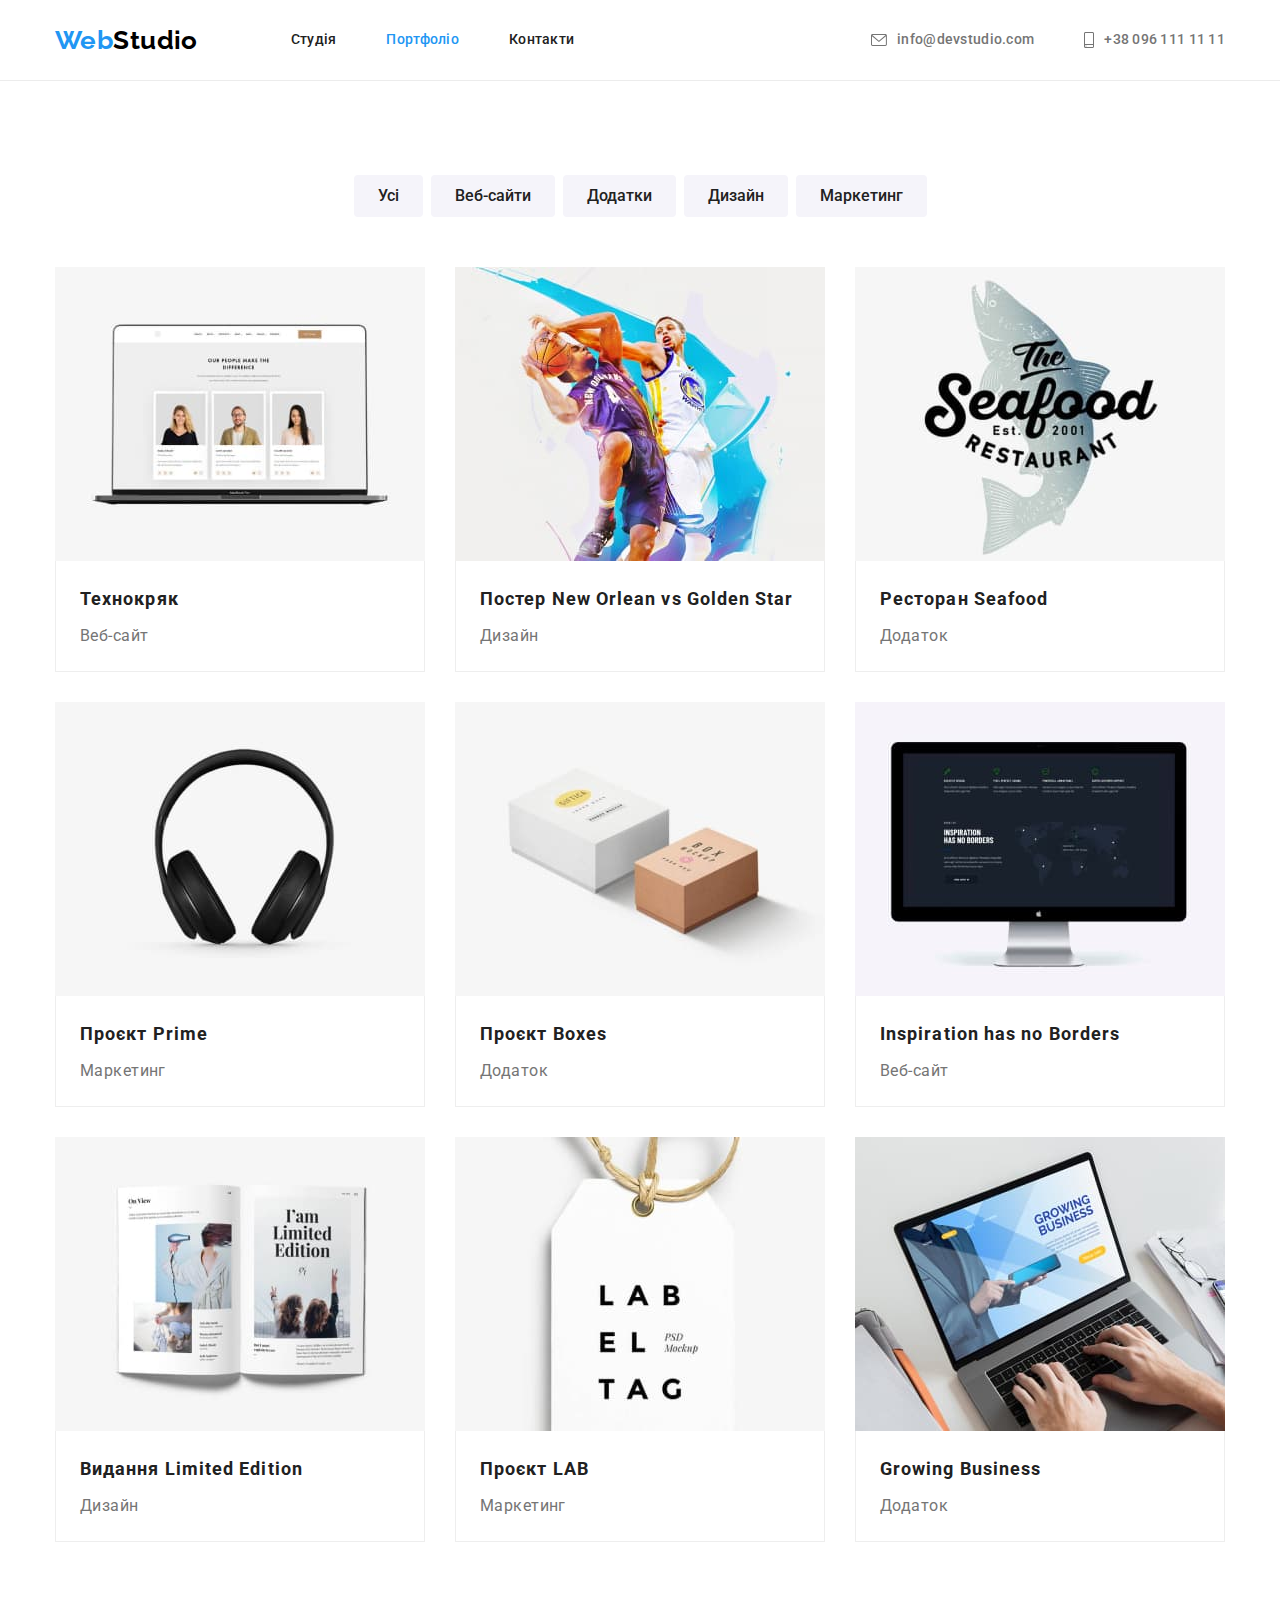
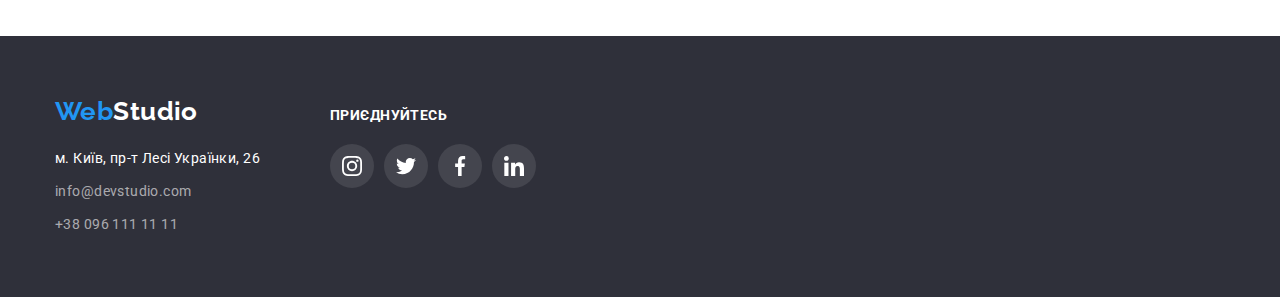
==== portfolio.html @ fb2a3b95 "додано файли попередньої роботи" ====
<!DOCTYPE html>
<html lang="en">
  <head>
    <meta charset="UTF-8" />
    <meta http-equiv="X-UA-Compatible" content="IE=edge" />
    <meta name="viewport" content="width=device-width, initial-scale=1.0" />
    <title>Портфоліо</title>
    <link
      href="https://fonts.googleapis.com/css2?family=Raleway:wght@700&family=Roboto:wght@400;500;700;900&display=swap"
      rel="stylesheet"
    />
    <link rel="stylesheet" href="./css/modern-normalize.css" />
    <link rel="stylesheet" href="./css/styles.css" />
  </head>
  <body>
    <header class="head-list">
      <div class="container main-nav">
        <nav class="head-nav">
          <a href="index.html" class="logo">
            Web<span class="accent-head">Studio</span>
          </a>

          <ul class="site-nav">
            <li class="item">
              <a href="index.html" class="link">Студія</a>
            </li>
            <li class="item">
              <a href="portfolio.html" class="link current">Портфоліо</a>
            </li>
            <li class="item"><a href="#" class="link">Контакти</a></li>
          </ul>
        </nav>
        <ul class="contact">
          <li class="item">
            <a href="mailto:info@devstudio.com" class="link contact-link">
              <svg class="contact-icon email" width="16" height="12">
                <use href="./images/icons.svg#email"></use>
              </svg>
              <span>info@devstudio.com</span>
            </a>
          </li>
          <li class="item">
            <a href="tel:+380961111111" class="link contact-link">
              <svg class="contact-icon smartphone" width="10" height="16">
                <use href="./images/icons.svg#smartphone"></use>
              </svg>
              <span>+38 096 111 11 11 </span>
            </a>
          </li>
        </ul>
      </div>
    </header>

    <main>
      <section class="portfolio">
        <div class="container">
          <h1 class="visually-hidden">portfolio</h1>
          <ul class="filters">
            <li class="item">
              <button type="button" class="button-filters">Усі</button>
            </li>
            <li class="item">
              <button type="button" class="button-filters">Веб-сайти</button>
            </li>
            <li class="item">
              <button type="button" class="button-filters">Додатки</button>
            </li>
            <li class="item">
              <button type="button" class="button-filters">Дизайн</button>
            </li>
            <li class="item">
              <button type="button" class="button-filters">Маркетинг</button>
            </li>
          </ul>

          <ul class="card">
            <li class="item">
              <img src="./images/po1.jpg" alt="Ноутбук" width="370" />
              <div class="card-text">
                <h2 class="card-title">Технокряк</h2>
                <p class="text">Веб-сайт</p>
              </div>
            </li>
            <li class="item">
              <img src="./images/po2.jpg" alt="Баскетболісти" width="370" />
              <div class="card-text">
                <h2 class="card-title">Постер New Orlean vs Golden Star</h2>
                <p class="text">Дизайн</p>
              </div>
            </li>
            <li class="item">
              <img src="./images/po3.jpg" alt="Ємблема ресторану" width="370" />
              <div class="card-text">
                <h2 class="card-title">Ресторан Seafood</h2>
                <p class="text">Додаток</p>
              </div>
            </li>
            <li class="item">
              <img src="./images/po4.jpg" alt="Навушники" width="370" />
              <div class="card-text">
                <h2 class="card-title">Проєкт Prime</h2>
                <p class="text">Маркетинг</p>
              </div>
            </li>
            <li class="item">
              <img src="./images/po5.jpg" alt="Коробки" width="370" />
              <div class="card-text">
                <h2 class="card-title">Проєкт Boxes</h2>
                <p class="text">Додаток</p>
              </div>
            </li>
            <li class="item">
              <img src="./images/po6.jpg" alt="Монітор" width="370" />
              <div class="card-text">
                <h2 class="card-title">Inspiration has no Borders</h2>
                <p class="text">Веб-сайт</p>
              </div>
            </li>
            <li class="item">
              <img src="./images/po7.jpg" alt="Книга" width="370" />
              <div class="card-text">
                <h2 class="card-title">Видання Limited Edition</h2>
                <p class="text">Дизайн</p>
              </div>
            </li>
            <li class="item">
              <img src="./images/po8.jpg" alt="Значок" width="370" />
              <div class="card-text">
                <h2 class="card-title">Проєкт LAB</h2>
                <p class="text">Маркетинг</p>
              </div>
            </li>
            <li class="item">
              <img src="./images/po9.jpg" alt="Ноутбук" width="370" />
              <div class="card-text">
                <h2 class="card-title">Growing Business</h2>
                <p class="text">Додаток</p>
              </div>
            </li>
          </ul>
        </div>
      </section>
    </main>

    <footer class="page-foot">
      <div class="container">
        <div class="footer-content">
          <div class="adress-block">
            <a href="./index.html" class="logo-foot">
              <p>Web<span class="accent-foot">Studio</span></p>
            </a>
            <address>
              <ul class="contact-foot">
                <li class="item">
                  <a
                    href="https://goo.gl/maps/CPtrU1FHBa2aNyZL9"
                    target="_blank"
                    rel="noopener noreferrer nofollow"
                    class="map"
                    >м. Київ, пр-т Лесі Українки, 26</a
                  >
                </li>
                <li class="item">
                  <a href="mailto:info@devstudio.com" class="link"
                    >info@devstudio.com</a
                  >
                </li>
                <li class="item">
                  <a href="tel:+380961111111" class="link">+38 096 111 11 11</a>
                </li>
              </ul>
            </address>
          </div>

          <div class="social-foot">
            <p class="foot-title">ПРИЄДНУЙТЕСЬ</p>
            <ul class="social-links social-list">
              <li class="social-items">
                <a href="" class="social-circle foot-circle">
                  <svg class="social-icon foot-icon" width="20" height="20">
                    <use href="./images/icons.svg#instagram"></use>
                  </svg>
                </a>
              </li>
              <li class="social-items">
                <a href="" class="social-circle foot-circle">
                  <svg class="social-icon foot-icon" width="20" height="20">
                    <use href="./images/icons.svg#twitter"></use>
                  </svg>
                </a>
              </li>
              <li class="social-items">
                <a href="" class="social-circle foot-circle">
                  <svg class="social-icon foot-icon" width="20" height="20">
                    <use href="./images/icons.svg#facebook"></use>
                  </svg>
                </a>
              </li>
              <li class="social-items">
                <a href="" class="social-circle foot-circle">
                  <svg class="social-icon foot-icon" width="20" height="20">
                    <use href="./images/icons.svg#linkedin"></use>
                  </svg>
                </a>
              </li>
            </ul>
          </div>
        </div>
      </div>
    </footer>
  </body>
</html>
---- css/styles.css ----
:root {
    --main-color: #757575;
    --accent-color: #2196F3;
    --title-text-color: #212121;
    --white-color: #FFFFFF;

}

body{
    background-color: var(--white-color);
    color: var(--main-color);
    font-family: Roboto, sans-serif;
    letter-spacing: 0.03em;
    font-size: 14px;
}

/* Nav */

h1,
h2,
h3 {
    text-align: center;
    margin: 0;
}

ul {
    margin: 0;
    padding: 0;
    list-style: none;
}

p {
    margin: 0;
    padding: 0;
}

img{
    display: block;
}

.main-nav{
    display: flex;
    align-items: center;
}

.container {
    width: 1200px;
    margin: auto;
    padding-left: 15px;
    padding-right: 15px;
}

 .head-list {
     border-bottom: 1px solid #ECECEC;
 }

.logo,
.logo-foot{
    color: var(--accent-color);
    font-family: Raleway, sans-serif;
    font-weight: 700;
    font-size: 26px;
    line-height: 1.19;
    text-decoration-line: none;
}

.head-nav{
    display: flex;
    align-items: center;
}

.accent-head{
    color: #000000;
}

.site-nav{
    display: flex;
    margin-left: 93px;
}

.site-nav .item + .item {
    margin-left: 50px;
}   

.site-nav .link,
.contact .link{
    font-weight: 500;
    line-height: 1.14;
    letter-spacing: 0.02em;
    text-decoration-line: none;
}
.site-nav .link{
    display: block;
    padding-top: 32px;
    padding-bottom: 32px;

    color: var(--title-text-color);
}

.site-nav .link:hover,
.site-nav .link:focus,
.contact .link:hover,
.contact .link:focus,
.contact-foot .link:hover,
.contact-foot .link:focus{
    color: var(--accent-color);
}

.site-nav .link.current{
    color: var(--accent-color);
}

.contact{
    display: flex;
    margin-left: auto;
}

.contact .item + .item {
    margin-left: 50px;
}

.contact .link{
    color: var(--main-color);
}

.contact-icon {
    fill: var(--main-color);
}

.contact-link{
    display: flex;
    gap: 10px;
    align-items: center;
}

.contact-link:hover .contact-icon,
.contact-link:focus .contact-icon{
    fill: var(--accent-color);  
}

/* Hero */

.hero{
    padding-top: 200px;
    padding-bottom: 200px;
    background-color: #2F303A;;
    text-align: center;
    max-width: 1600px;
    margin-left: auto;
    margin-right: auto;
    background: linear-gradient(to right, rgba(47, 48, 58, 0.4), rgba(47, 48, 58, 0.4)), url(../images/hero.jpg);
    background-size: cover;
    background-repeat: no-repeat;
    background-position: center;
}

.hero-title{
    margin: 0 auto;
    width: 696px;
    color: var(--white-color);
    font-weight: 900;
    font-size: 44px;
    line-height: 1.36;
    letter-spacing: 0.06em;
    text-transform: uppercase;
}

button{
    font-family: inherit;
}

.button{
    border-radius: 4px;
    border-color: transparent;
    padding: 10px 32px;
    margin-top: 30px;
    background-color: var(--accent-color);
    color: var(--white-color);
    box-shadow: 0px 4px 4px rgba(0, 0, 0, 0.15);
    font-size: 16px;
    font-weight: 700;
    line-height: 1.87;    
    letter-spacing: 0.06em;
    cursor: pointer;
    min-width: 216px;
}

/* Features */

.visually-hidden{
    position: absolute;
    white-space: nowrap;
    width: 1px;
    height: 1px;
    overflow: hidden;
    border: 0;
    padding: 0;
    clip: rect(0 0 0 0);
    clip-path: inset(50%);
    margin: -1px;
}

.feature{
    padding-top: 94px;
    padding-bottom: 94px;
}

.feature-list{
    display: flex;
}

.thumb{
    display: flex;
    align-items: center;
    justify-content: center;    
    background: #F5F4FA;
    border-radius: 4px;
    margin-bottom: 30px;
    width: 270px;
    min-height: 120px;
    text-align: center;
}


.feature-list .item + .item{
    margin-left: 30px;
}

.feature-title{
    margin-bottom: 10px;
    color: var(--title-text-color);
    font-size: 14px;
    line-height: 1.14;
    text-transform: uppercase;
    text-align: left;
}

.feature .text{
    line-height: 1.71;
}

/* work */

.work{
    padding-bottom: 94px;
}

.work-list{
    display: flex;
}

.work-list .item + .item {
    margin-left: 30px;
}

.section-title{
    color: var(--title-text-color);
    font-size: 36px;
    line-height: 1.17;
    margin-bottom: 50px;
}

/* Наша команда */

.team{
    background-color: #F5F4FA;
    padding-top: 94px;
    padding-bottom: 94px;
}

.team-list{
    display: flex;
}

.team-list .item + .item{
    margin-left: 30px;
}

.team-list .item{
    background-color: var(--white-color);
    border-radius: 4px;
    box-shadow: 0px 4px 4px 0px rgba(0, 0, 0, 0.2),
                0px 1px 1px 0px rgba(0, 0, 0, 0.14),
                0px 1px 3px 0px rgba(0, 0, 0, 0.12);
}

.team-list .title{
    color: var(--title-text-color);
    font-weight: 500;
    font-size: 16px;
    line-height: 1.19;
    margin-bottom: 10px;
}

.team-list .text{
    font-size: 16px;
    line-height: 1.19;
    text-align: center;
    margin-bottom: 16px;
}

.team-text{
    padding-top: 30px;
    padding-bottom: 30px;
}

.social-links{
    display: flex;
    align-items: center;
    justify-content: center;
    gap: 10px;   
}

.social-circle{
    display: flex;
    border-radius: 50%;
    width: 44px;
    height: 44px;
    align-items: center;
    justify-content: center;
    fill: #FFFFFF;
}

.social-icon{
    fill: #AFB1B8;
}

.social-circle:hover .social-icon,
.social-circle:focus .social-icon{
    fill: var(--white-color);
}

.social-circle:hover,
.social-circle:focus{
    background: var(--accent-color);
}

/* Clients */

.clients{
    padding-top: 94px;
    padding-bottom: 94px;
}

.client-list{
    display: flex;
    gap: 30px;
}

.client-link {
    display: flex;
    border: 1px solid #AFB1B8;
    width: 170px;
    height: 92px;
    border-radius: 4px;
    align-items: center;
    justify-content: center;
}

.client-icon{
    fill: #AFB1B8;
    width: 106px;
    height: 60px;
}

.client-link:hover .client-icon,
.client-link:focus .client-icon{
    fill: var(--accent-color);
}

.client-link:hover,
.client-link:focus{
    border-color: var(--accent-color);
}

/* foot */

.page-foot {
    background-color: #2F303A;
    padding-top: 60px;
    padding-bottom: 60px;
}

.logo-foot .accent-foot{
    color: var(--white-color);
}

address{
    font-style: inherit;
}

.contact-foot{
    margin-top: 20px;
}

.contact-foot .link{
    color: rgba(255, 255, 255, 0.6);
    line-height: 1.71;
    text-decoration-line: none;
}

.contact-foot .map{
    color: var(--white-color);
    line-height: 1.71;
    text-decoration-line: none;
    margin-top: 20px;
    margin-bottom: 9px;
}

.contact-foot .item + .item{
    margin-top: 9px;
}

.foot-title{
    margin-bottom: 20px;
    font-weight: 700;
    line-height: 1.14;
    color: var(--white-color);
    text-align: left; 
}

.foot-icon{
    fill: var(--white-color);
}

.foot-circle{
    background-color: #44454E;
}

.social-foot{   
    margin-left: 70px;
}

.footer-content{
    display: flex;
    align-items: baseline;  
}

/* Portfolio */

.filters{
    display: flex;
    align-items: center; 
    margin-bottom: 50px;
    justify-content: center;    
}

.filters .item + .item {
    margin-left: 8px;
}

.button-filters{
    padding: 6px 22px;
    border-radius: 4px;
    border-color: transparent;
    background-color: #F5F4FA;
    color: var(--title-text-color);
    font-weight: 500;
    font-size: 16px;
    line-height: 1.63;
    text-align: center;
    cursor: pointer;
    border-radius: 4px;
}

.button-filters:hover,
.button-filters:focus{
    background-color: var(--accent-color);
    color: var(--white-color);
    box-shadow: 4px 4px 6px 0px rgba(0, 0, 0, 0.16),
                0px 4px 4px 0px rgba(0, 0, 0, 0.06),
                0px 1px 1px 0px rgba(0, 0, 0, 0.12);
}

.card-title{
    color: var(--title-text-color);
    font-size: 18px;
    line-height: 2;
    letter-spacing: 0.06em;
    text-align: left;
    margin-bottom: 4px;
}

.card .text{
    font-size: 16px;
    line-height: 1.88;
}

.portfolio{
    padding-top: 94px;
    padding-bottom: 94px;
}

.card{
    display: flex;
    flex-wrap: wrap;
    justify-content: center;    
}
.card-text{
    padding: 20px 24px;
    border: 1px solid #EEEEEE;
    border-top: none;
}

.card .item{
    margin-right: 30px;
    margin-bottom: 30px;
}

.card .item:hover{
    box-shadow: 1px 4px 6px 0px rgba(0, 0, 0, 0.16);
}

.card .item:nth-child(3n) {
    margin-right: 0;
}  

.card .item:nth-last-child(-n + 3){
    margin-bottom: 0;
}
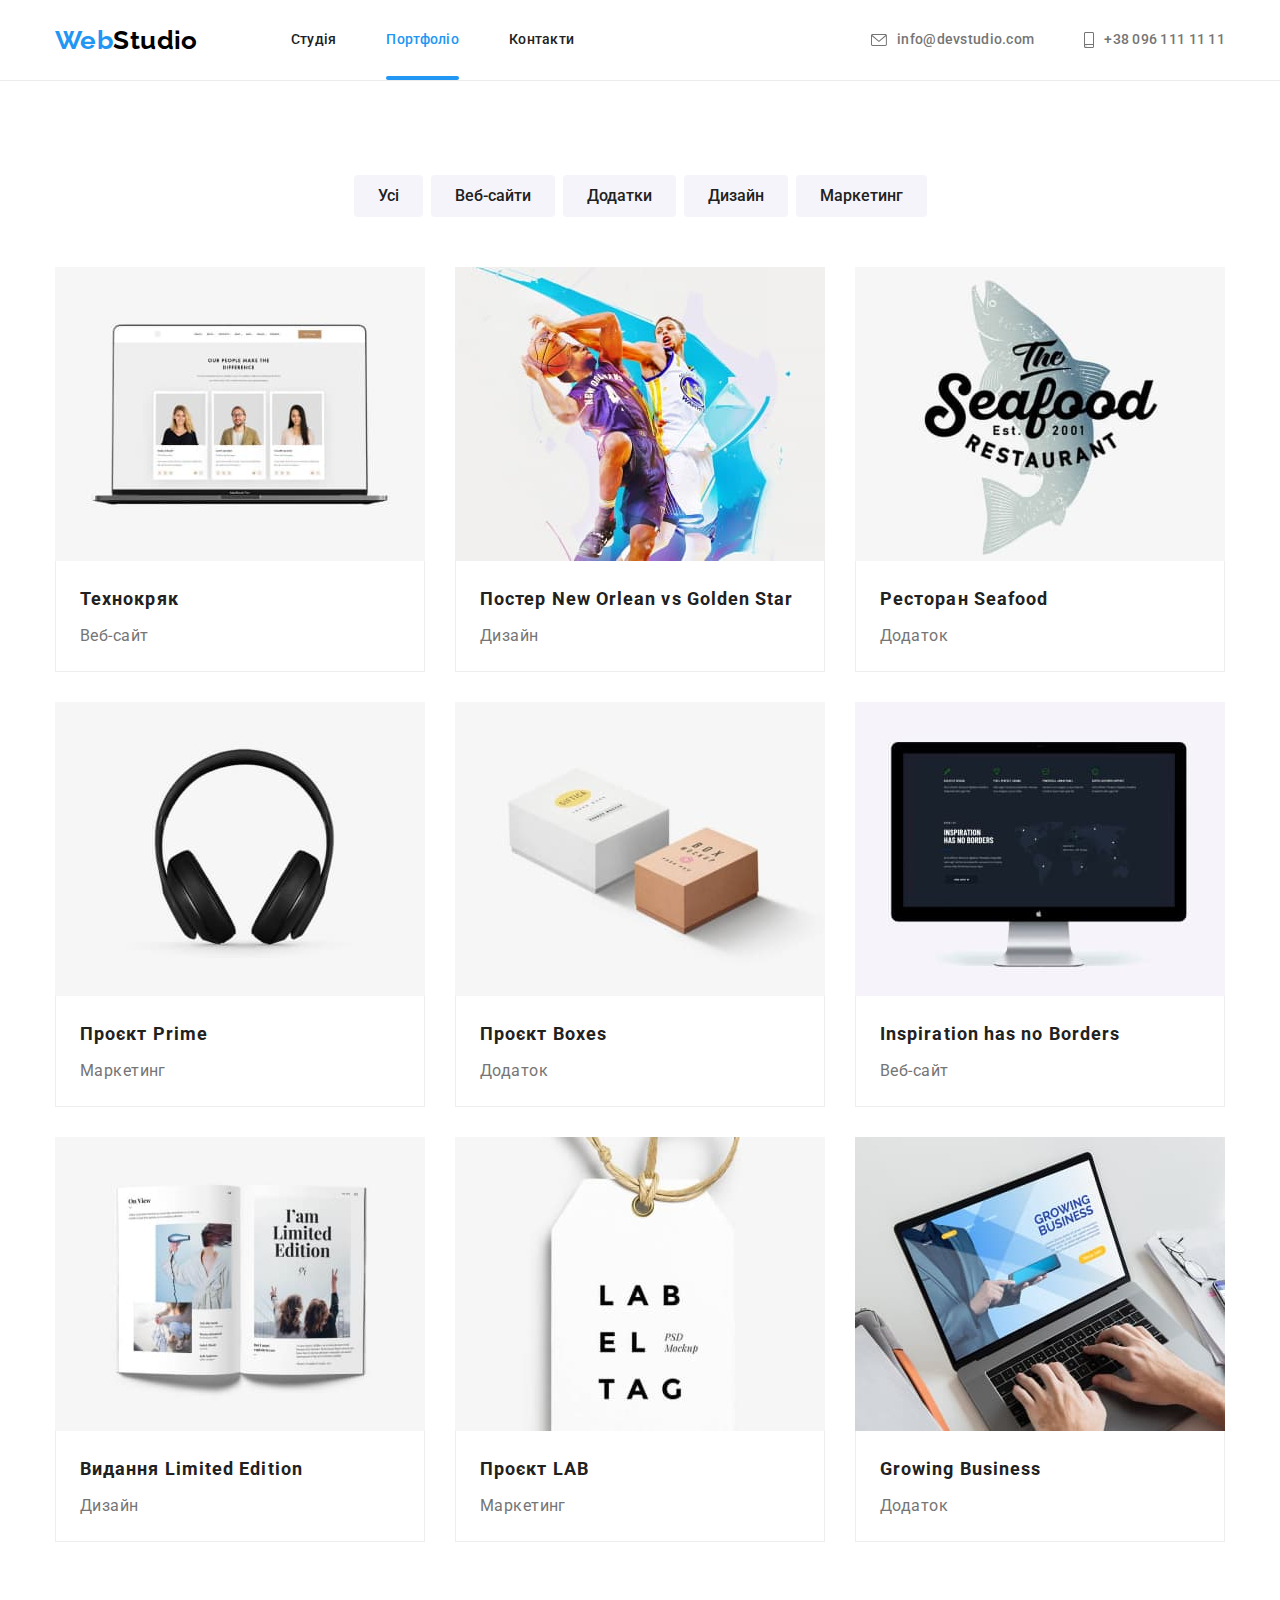
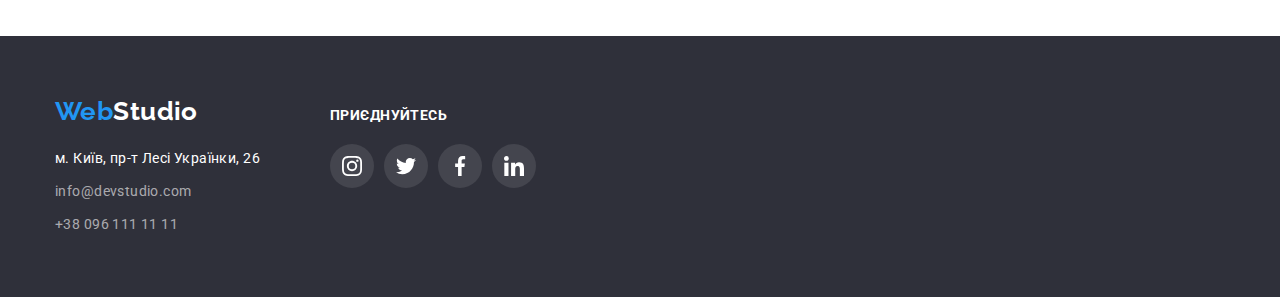
==== commit 44a793f1: "portfolio" ====
--- a/portfolio.html
+++ b/portfolio.html
@@ -75,63 +75,130 @@
 
           <ul class="card">
             <li class="item">
-              <img src="./images/po1.jpg" alt="Ноутбук" width="370" />
+              <div class="card-container">
+                <img src="./images/po1.jpg" alt="Ноутбук" width="370" />
+                <p class="overlay text">
+                  Ресурс пропонує комплексні пропозиції з різним рівнем
+                  функціоналу та сервісів. Все це дозволить відвідувачу отримати
+                  вичерпні відомості про компанію чи приватну особу.
+                </p>
+              </div>
               <div class="card-text">
                 <h2 class="card-title">Технокряк</h2>
                 <p class="text">Веб-сайт</p>
               </div>
             </li>
             <li class="item">
-              <img src="./images/po2.jpg" alt="Баскетболісти" width="370" />
+              <div class="card-container">
+                <img src="./images/po2.jpg" alt="Баскетболісти" width="370" />
+                <p class="overlay text">
+                  Ресурс пропонує комплексні пропозиції з різним рівнем
+                  функціоналу та сервісів. Все це дозволить відвідувачу отримати
+                  вичерпні відомості про компанію чи приватну особу.
+                </p>
+              </div>
               <div class="card-text">
                 <h2 class="card-title">Постер New Orlean vs Golden Star</h2>
                 <p class="text">Дизайн</p>
               </div>
             </li>
             <li class="item">
-              <img src="./images/po3.jpg" alt="Ємблема ресторану" width="370" />
+              <div class="card-container">
+                <img
+                  src="./images/po3.jpg"
+                  alt="Ємблема ресторану"
+                  width="370"
+                />
+                <p class="overlay text">
+                  Ресурс пропонує комплексні пропозиції з різним рівнем
+                  функціоналу та сервісів. Все це дозволить відвідувачу отримати
+                  вичерпні відомості про компанію чи приватну особу.
+                </p>
+              </div>
               <div class="card-text">
                 <h2 class="card-title">Ресторан Seafood</h2>
                 <p class="text">Додаток</p>
               </div>
             </li>
             <li class="item">
-              <img src="./images/po4.jpg" alt="Навушники" width="370" />
+              <div class="card-container">
+                <img src="./images/po4.jpg" alt="Навушники" width="370" />
+                <p class="overlay text">
+                  Ресурс пропонує комплексні пропозиції з різним рівнем
+                  функціоналу та сервісів. Все це дозволить відвідувачу отримати
+                  вичерпні відомості про компанію чи приватну особу.
+                </p>
+              </div>
               <div class="card-text">
                 <h2 class="card-title">Проєкт Prime</h2>
                 <p class="text">Маркетинг</p>
               </div>
             </li>
             <li class="item">
-              <img src="./images/po5.jpg" alt="Коробки" width="370" />
+              <div class="card-container">
+                <img src="./images/po5.jpg" alt="Коробки" width="370" />
+                <p class="overlay text">
+                  Ресурс пропонує комплексні пропозиції з різним рівнем
+                  функціоналу та сервісів. Все це дозволить відвідувачу отримати
+                  вичерпні відомості про компанію чи приватну особу.
+                </p>
+              </div>
               <div class="card-text">
                 <h2 class="card-title">Проєкт Boxes</h2>
                 <p class="text">Додаток</p>
               </div>
             </li>
             <li class="item">
-              <img src="./images/po6.jpg" alt="Монітор" width="370" />
+              <div class="card-container">
+                <img src="./images/po6.jpg" alt="Монітор" width="370" />
+                <p class="overlay text">
+                  Ресурс пропонує комплексні пропозиції з різним рівнем
+                  функціоналу та сервісів. Все це дозволить відвідувачу отримати
+                  вичерпні відомості про компанію чи приватну особу.
+                </p>
+              </div>
               <div class="card-text">
                 <h2 class="card-title">Inspiration has no Borders</h2>
                 <p class="text">Веб-сайт</p>
               </div>
             </li>
             <li class="item">
-              <img src="./images/po7.jpg" alt="Книга" width="370" />
+              <div class="card-container">
+                <img src="./images/po7.jpg" alt="Книга" width="370" />
+                <p class="overlay text">
+                  Ресурс пропонує комплексні пропозиції з різним рівнем
+                  функціоналу та сервісів. Все це дозволить відвідувачу отримати
+                  вичерпні відомості про компанію чи приватну особу.
+                </p>
+              </div>
               <div class="card-text">
                 <h2 class="card-title">Видання Limited Edition</h2>
                 <p class="text">Дизайн</p>
               </div>
             </li>
             <li class="item">
-              <img src="./images/po8.jpg" alt="Значок" width="370" />
+              <div class="card-container">
+                <img src="./images/po8.jpg" alt="Значок" width="370" />
+                <p class="overlay text">
+                  Ресурс пропонує комплексні пропозиції з різним рівнем
+                  функціоналу та сервісів. Все це дозволить відвідувачу отримати
+                  вичерпні відомості про компанію чи приватну особу.
+                </p>
+              </div>
               <div class="card-text">
                 <h2 class="card-title">Проєкт LAB</h2>
                 <p class="text">Маркетинг</p>
               </div>
             </li>
             <li class="item">
-              <img src="./images/po9.jpg" alt="Ноутбук" width="370" />
+              <div class="card-container">
+                <img src="./images/po9.jpg" alt="Ноутбук" width="370" />
+                <p class="overlay text">
+                  Ресурс пропонує комплексні пропозиції з різним рівнем
+                  функціоналу та сервісів. Все це дозволить відвідувачу отримати
+                  вичерпні відомості про компанію чи приватну особу.
+                </p>
+              </div>
               <div class="card-text">
                 <h2 class="card-title">Growing Business</h2>
                 <p class="text">Додаток</p>
--- a/css/styles.css
+++ b/css/styles.css
@@ -87,14 +87,35 @@
     font-weight: 500;
     line-height: 1.14;
     letter-spacing: 0.02em;
-    text-decoration-line: none;
-}
+    text-decoration-line: none; 
+    transition-property: color;
+    transition-duration: 250ms;
+    transition-timing-function: cubic-bezier(0.4, 0, 0.2, 1);
+}
+
 .site-nav .link{
+    position: relative;
     display: block;
     padding-top: 32px;
     padding-bottom: 32px;
-
     color: var(--title-text-color);
+}
+
+.site-nav .link::after{
+    content: "";
+    position: absolute;
+    left: 0;
+    bottom: 0;
+    display: block;
+    width: 100%;
+    height: 4px;
+    background-color: var(--accent-color);
+    border-radius: 2px;
+    opacity: 0;
+}
+
+.site-nav .link.current::after{
+    opacity: 1; 
 }
 
 .site-nav .link:hover,
@@ -125,6 +146,9 @@
 
 .contact-icon {
     fill: var(--main-color);
+    transition-property: color;
+    transition-duration: 250ms;
+    transition-timing-function: cubic-bezier(0.4, 0, 0.2, 1);
 }
 
 .contact-link{
@@ -260,6 +284,25 @@
     margin-bottom: 50px;
 }
 
+.img-container {
+    position: relative;
+}
+
+.work-text{
+    color: var(--white-color);
+    position: absolute;
+    bottom: 0;
+    right: 0;
+    margin: 0;
+    width: 100%;
+    height: 70px;
+    background-color: rgba(47, 48, 58, 0.8);
+    display: flex;
+    justify-content: center;
+    align-items: center;
+    
+}
+
 /* Наша команда */
 
 .team{
@@ -319,10 +362,16 @@
     align-items: center;
     justify-content: center;
     fill: #FFFFFF;
+    transition-property: background;
+    transition-duration: 250ms;
+    transition-timing-function: cubic-bezier(0.4, 0, 0.2, 1);
 }
 
 .social-icon{
     fill: #AFB1B8;
+    transition-property: fill;
+    transition-duration: 250ms;
+    transition-timing-function: cubic-bezier(0.4, 0, 0.2, 1);
 }
 
 .social-circle:hover .social-icon,
@@ -355,12 +404,18 @@
     border-radius: 4px;
     align-items: center;
     justify-content: center;
+    transition-property: border-color;
+    transition-duration: 250ms;
+    transition-timing-function: cubic-bezier(0.4, 0, 0.2, 1);
 }
 
 .client-icon{
     fill: #AFB1B8;
     width: 106px;
     height: 60px;
+    transition-property: fill;
+    transition-duration: 250ms;
+    transition-timing-function: cubic-bezier(0.4, 0, 0.2, 1);
 }
 
 .client-link:hover .client-icon,
@@ -397,6 +452,9 @@
     color: rgba(255, 255, 255, 0.6);
     line-height: 1.71;
     text-decoration-line: none;
+    transition-property: color;
+    transition-duration: 250ms;
+    transition-timing-function: cubic-bezier(0.4, 0, 0.2, 1);
 }
 
 .contact-foot .map{
@@ -451,7 +509,6 @@
 
 .button-filters{
     padding: 6px 22px;
-    border-radius: 4px;
     border-color: transparent;
     background-color: #F5F4FA;
     color: var(--title-text-color);
@@ -461,6 +518,9 @@
     text-align: center;
     cursor: pointer;
     border-radius: 4px;
+    transition-property: color, background-color, box-shadow;
+    transition-duration: 250ms;
+    transition-timing-function: cubic-bezier(0.4, 0, 0.2, 1);
 }
 
 .button-filters:hover,
@@ -505,6 +565,9 @@
 .card .item{
     margin-right: 30px;
     margin-bottom: 30px;
+    transition-property: box-shadow;
+    transition-duration: 250ms;
+    transition-timing-function: cubic-bezier(0.4, 0, 0.2, 1);
 }
 
 .card .item:hover{
@@ -517,4 +580,41 @@
 
 .card .item:nth-last-child(-n + 3){
     margin-bottom: 0;
-}+}
+
+.card-container{
+    position: relative;
+    overflow: hidden;
+}
+
+.card-container .text{
+    font-weight: 400;
+    font size: 18px;
+    line height: 1.55;
+    color: var(--white-color);
+}
+
+.overlay{
+    padding-top: 63px;
+    padding-bottom: 63px;
+    padding-left: 24px;
+    padding-right: 24px; 
+    position: absolute;
+    height: 100%;
+    width: 100%; 
+    background-color: rgba(33, 150, 243, 0.9);
+    display: flex;
+    align-items: center;    
+    justify-content: center;
+    left: 0;
+    bottom: 0;
+    transition-duration: 250ms;
+    transition-property: transform;
+    transition-timing-function: cubic-bezier(0.4, 0, 0.2, 1);
+    transform: translateY(100%);
+}
+
+.card-container:hover .overlay {    
+    transform: translateY(0);
+}
+
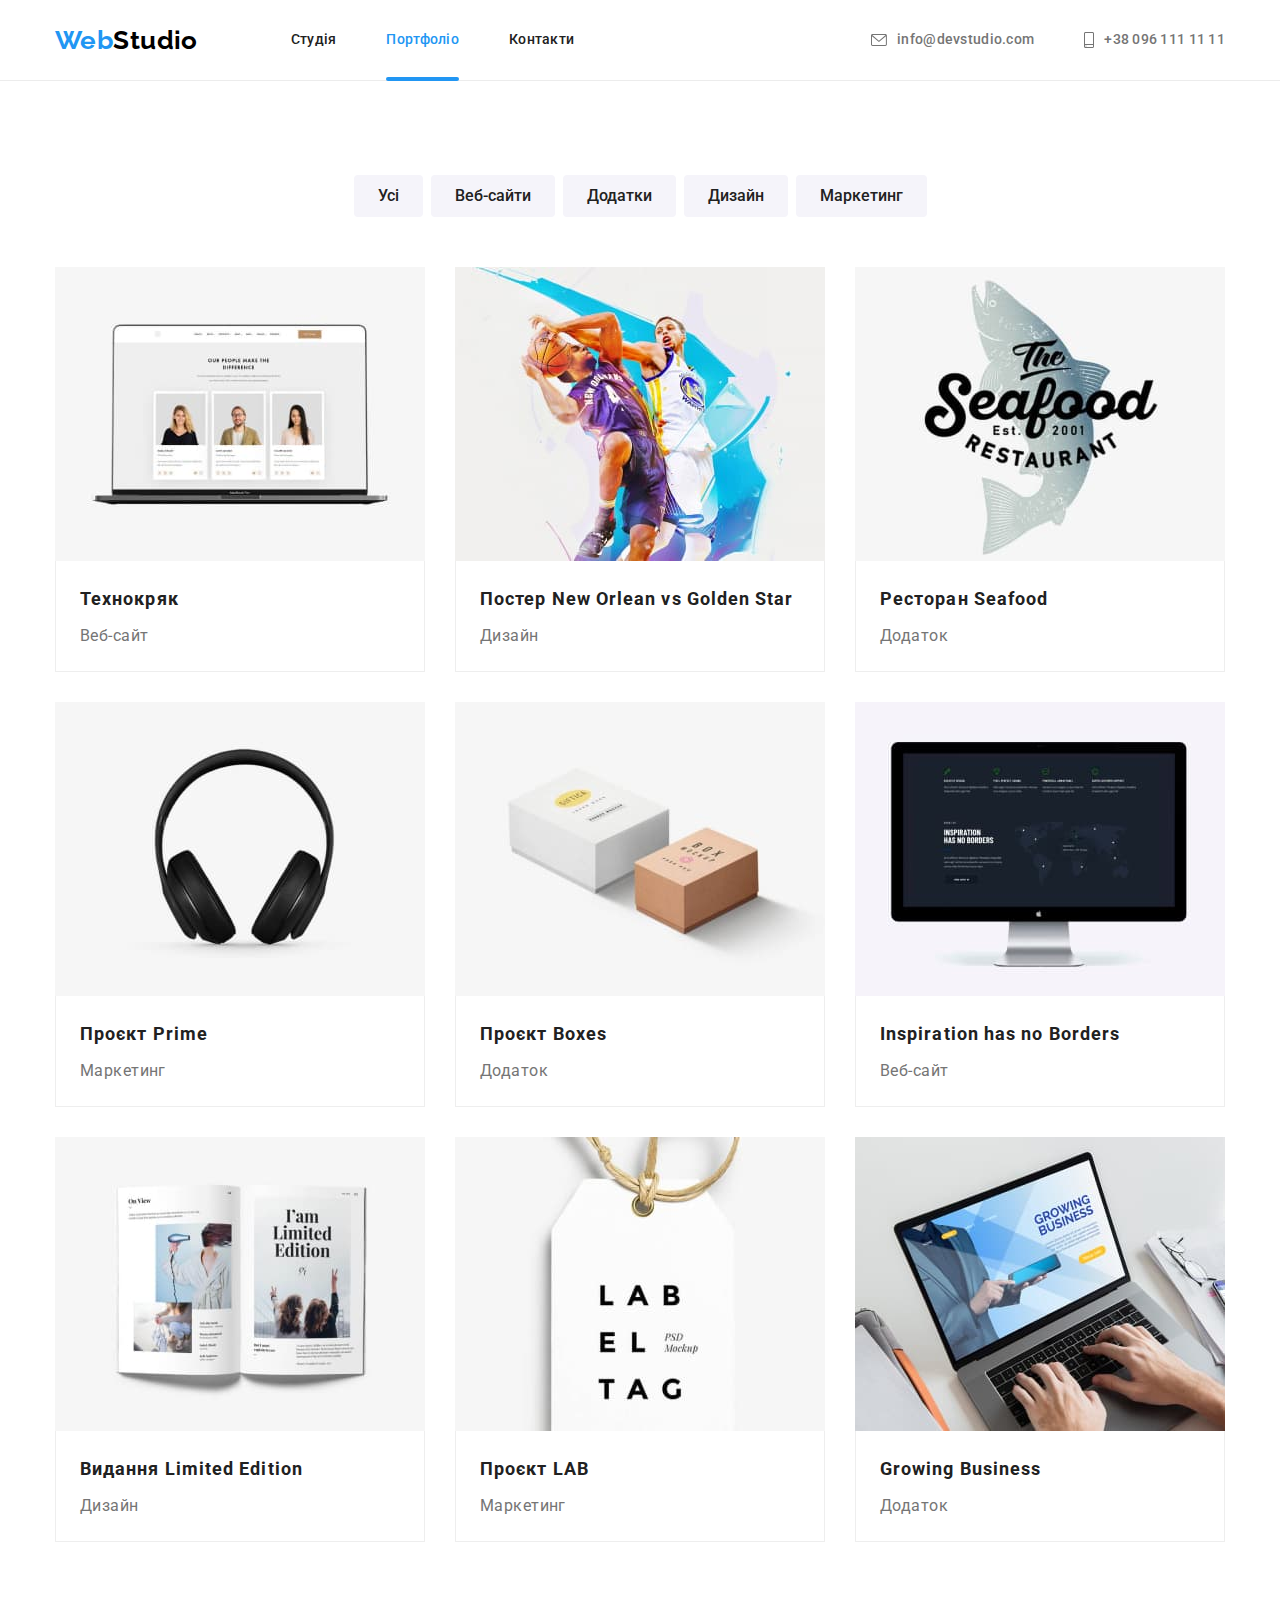
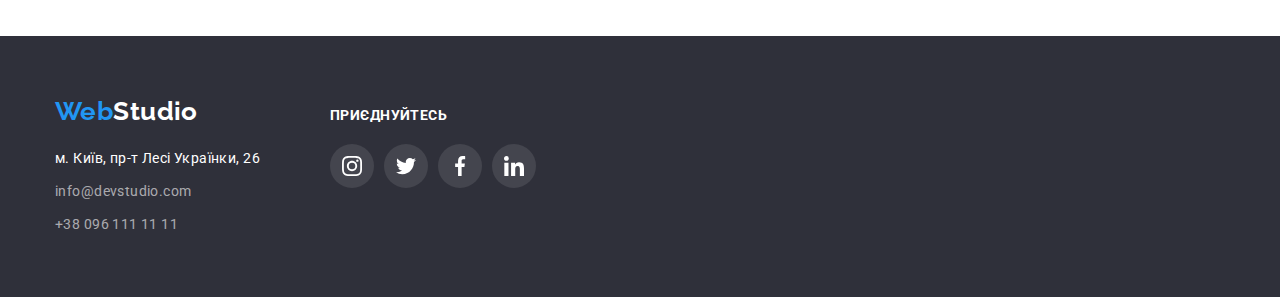
==== commit 101bb932: "правки" ====
--- a/portfolio.html
+++ b/portfolio.html
@@ -1,5 +1,5 @@
 <!DOCTYPE html>
-<html lang="en">
+<html lang="uk">
   <head>
     <meta charset="UTF-8" />
     <meta http-equiv="X-UA-Compatible" content="IE=edge" />
--- a/css/styles.css
+++ b/css/styles.css
@@ -105,7 +105,7 @@
     content: "";
     position: absolute;
     left: 0;
-    bottom: 0;
+    bottom: -1px;
     display: block;
     width: 100%;
     height: 4px;
@@ -146,7 +146,7 @@
 
 .contact-icon {
     fill: var(--main-color);
-    transition-property: color;
+    transition-property: fill;
     transition-duration: 250ms;
     transition-timing-function: cubic-bezier(0.4, 0, 0.2, 1);
 }
@@ -290,6 +290,7 @@
 
 .work-text{
     color: var(--white-color);
+    font-weight: 700;
     position: absolute;
     bottom: 0;
     right: 0;
@@ -368,7 +369,7 @@
 }
 
 .social-icon{
-    fill: #AFB1B8;
+    fill: #AFB1B8;  
     transition-property: fill;
     transition-duration: 250ms;
     transition-timing-function: cubic-bezier(0.4, 0, 0.2, 1);
@@ -589,8 +590,8 @@
 
 .card-container .text{
     font-weight: 400;
-    font size: 18px;
-    line height: 1.55;
+    font-size: 18px;
+    line-height: 1.55;
     color: var(--white-color);
 }
 
@@ -618,3 +619,59 @@
     transform: translateY(0);
 }
 
+.is-hidden{
+    visibility: hidden;
+    opacity: 0;
+    cursor: pointer;
+}
+
+.backdrop{
+    position: fixed;
+    left: 0;
+    top: 0;
+    width: 100%;
+    height: 100vh;
+    background-color: rgba(0, 0, 0, 0.2);
+    z-index: 1; 
+    transition-duration: 250ms;
+    transition-timing-function: cubic-bezier(0.4, 0, 0.2, 1);
+    transition-property: opacity, visibility;        
+}
+
+.modal{
+    width: 528px;
+    height: 581px;
+    position: absolute;
+    top: 0;
+    right: 0;
+    bottom: 0;
+    left: 0;
+    margin: auto;
+    background-color: var(--white-color);   
+    box-shadow: 0 1px 3px rgba(0, 0, 0, 0.12), 0 1px 1px rgba(0, 0, 0, 0.14), 0 2px 1px rgba(0, 0, 0, 0.2); 
+    border-radius: 4px;
+}
+
+.modal-close-button{
+    position: absolute;
+    display: flex;
+    justify-content: center;
+    align-items: center;
+    top: 8px;
+    right: 8px;
+    width: 30px;
+    height: 30px;
+    background-color: var(--white-color);
+    border: 1px solid rgba(0, 0, 0, 0.1);
+    border-radius: 50px;
+}
+
+/* .item:hover .overlay{
+    transform: translateY(0%);
+} */
+
+.modal-close-button:hover,
+.modal-close-button:focus{
+    fill: var(--accent-color);
+    cursor: pointer;
+}